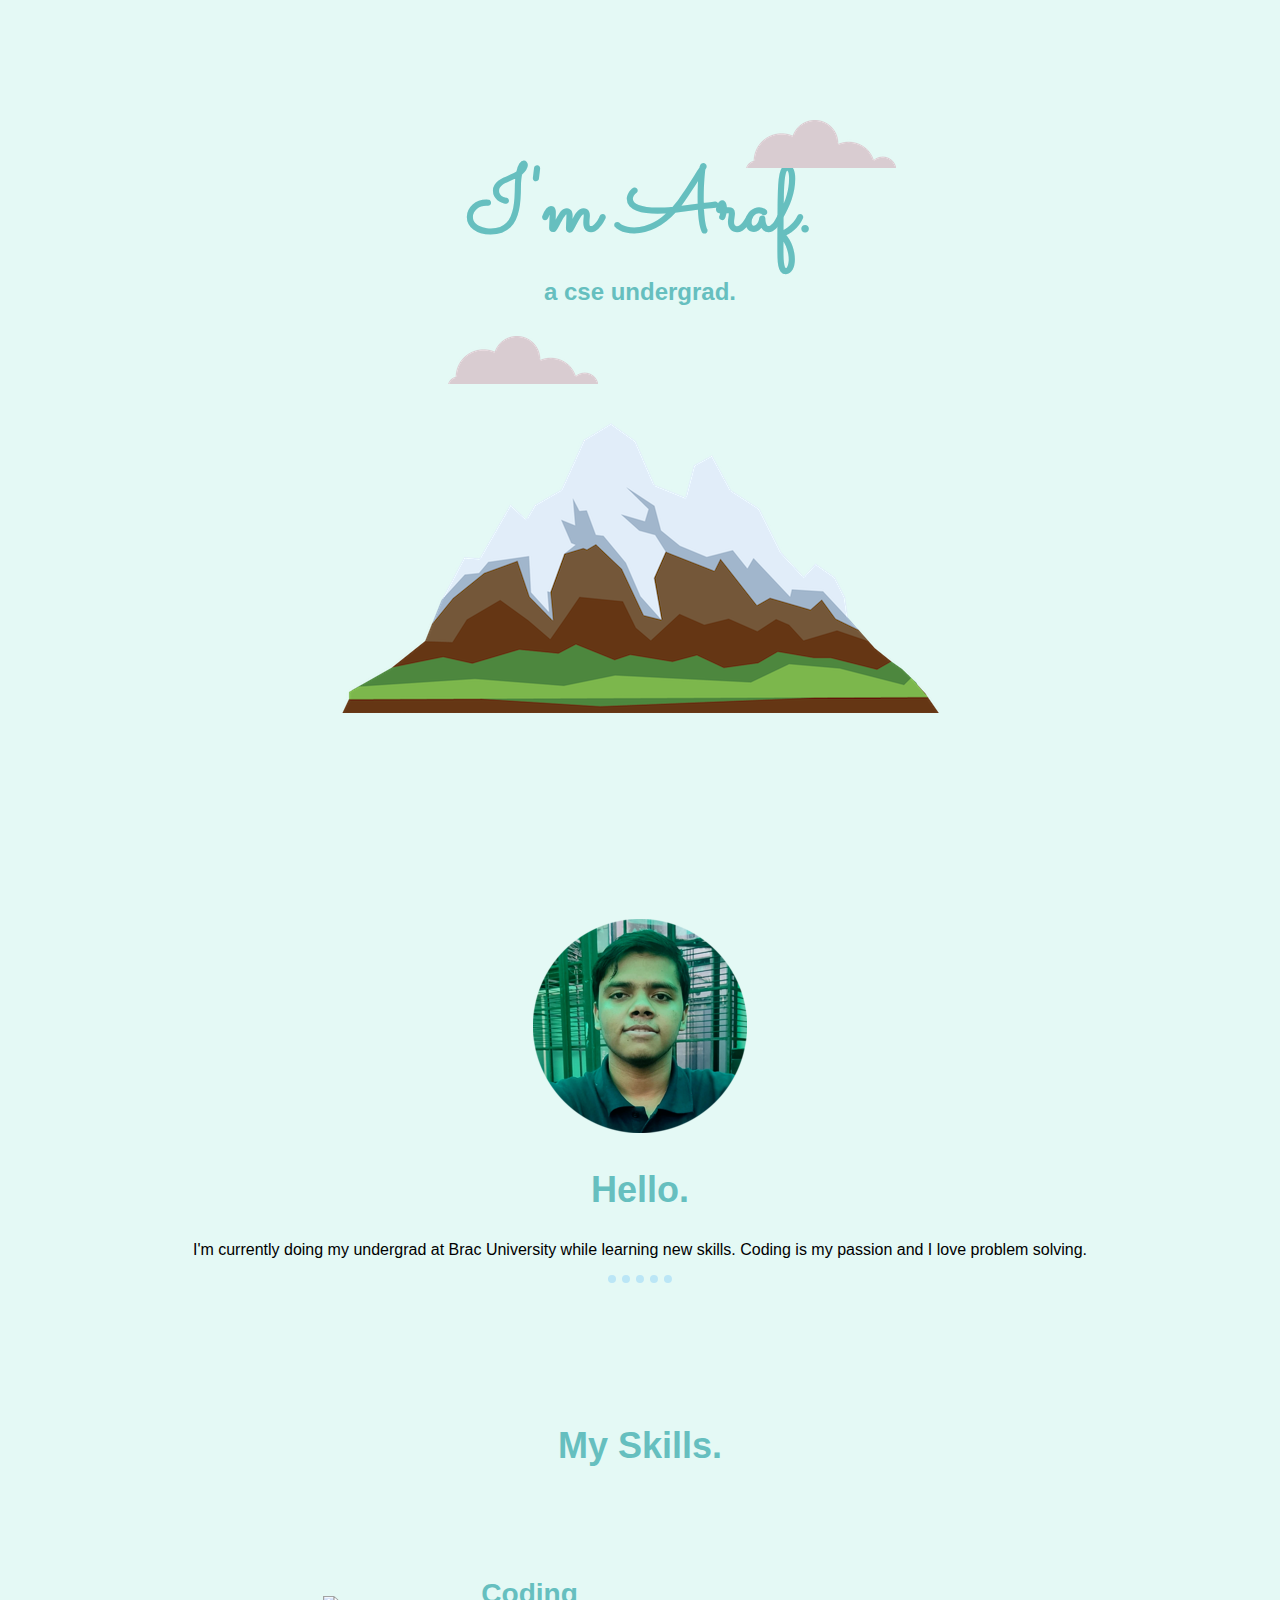
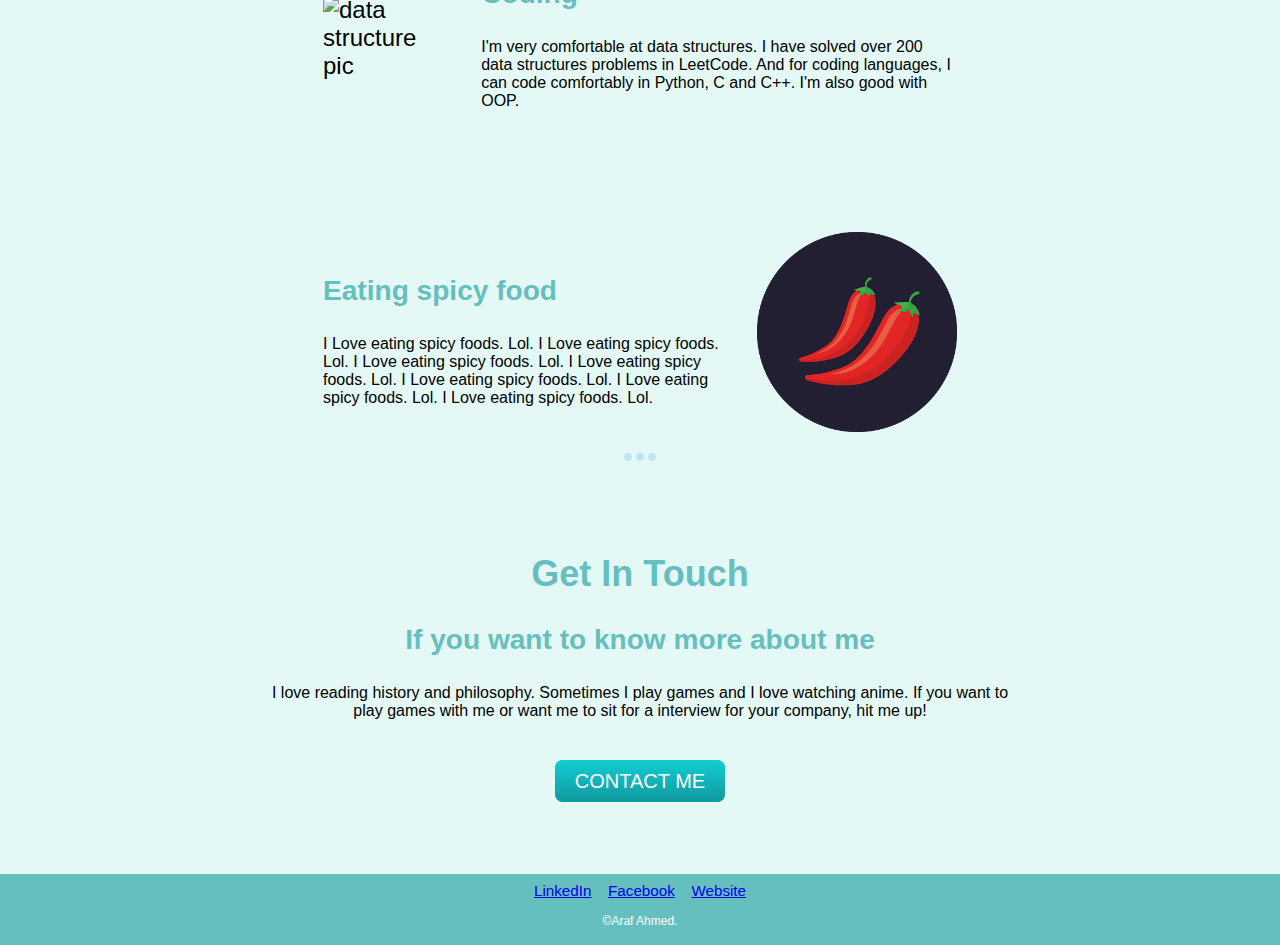
==== index.html @ 963481b9 "Added initial cv website files" ====
<!DOCTYPE html>
<html lang="en">

<head>
    <meta charset="UTF-8">
    <title>Araf</title>
    <link rel="stylesheet" href="css/styles.css">
    <link rel="icon" href="favicon.ico">
    <link rel="preconnect" href="https://fonts.googleapis.com">
    <link rel="preconnect" href="https://fonts.gstatic.com" crossorigin>
    <link href="https://fonts.googleapis.com/css2?family=Merriweather:wght@700&display=swap" rel="stylesheet">
    <link rel="preconnect" href="https://fonts.googleapis.com">
    <link rel="preconnect" href="https://fonts.gstatic.com" crossorigin>
    <link href="https://fonts.googleapis.com/css2?family=Merriweather:wght@700&family=Sacramento&display=swap"
        rel="stylesheet">
</head>

<body>
    <div class="ra">
    </div>
    <div>
        <p><img class="dashi" src="images/cloud.png"></p>
    </div>
    <div>
        <h1>I'm Araf.</h1>
        <h4 class="cs">a cse undergrad.</h4>
    </div>
    <div>
        <p><img class="dash" src="images/cloud.png"></p>
        <p><img class="mount" src="images/mountain.png"></p>
    </div>

    <div class="middle-container">
        <div class="profile">
            <img src="images/my_pic1-modified (5).png" alt="picture of Araf">
            <h2>Hello.</h2>
            <p class="text">I'm currently doing my undergrad at Brac University while learning new skills. Coding is my
                passion and I
                love problem solving.
            </p>
        </div>
        <hr>
        <div class="skills">
            <h2>My Skills.</h2>
            <div class="skill-row">
                <table class="tt">
                    <tr>

                        <td>
                            <img class="code" src="images/code.png" alt="data structure pic">
                        </td>
                        <td>
                            <h3>Coding</h3>
                            <p class="text">I'm very comfortable at data structures. I have solved over 200 data
                                structures
                                problems
                                in LeetCode.
                                And for coding languages, I can code comfortably in Python, C and C++. I'm also good
                                with
                                OOP.</p>
                        </td>
                    </tr>

                </table>
            </div>
            <div class="skill-row">
                <table class="tt">
                    <tr>
                        <td>
                            <h3>Eating spicy food</h3>
                            <p class="text">I Love eating spicy foods. Lol. I Love eating spicy foods. Lol. I Love
                                eating spicy foods. Lol. I Love eating spicy foods. Lol. I Love eating spicy foods. Lol.
                                I Love eating spicy foods. Lol. I Love eating spicy foods. Lol.</p>

                        </td>
                        <td>
                            <img class="chilli" src="images/chillies.png" alt="pictures of chillies">
                        </td>
                    </tr>
                </table>
                <hr>
            </div>
        </div>
        <div class="contact-me">
            <h2>Get In Touch</h2>
            <h3>If you want to know more about me</h3>
            <p class="text2">I love reading history and philosophy. Sometimes I play games and I love watching anime. If
                you want to play games with me or want me to sit for a interview for your company, hit me up!
            </p>
            <a class="btn" href="contact.html">CONTACT ME</a>
        </div>
    </div>
    <div class="bottom-container">
        <a class="footer-link" href="https://www.linkedin.com/in/araf-ahmed-964a30252/">LinkedIn</a>
        <a class="footer-link" href="https://www.facebook.com/araafahmed4">Facebook</a>
        <a class="footer-link" href="https://arafahmed1.github.io/cv/">Website</a>
        <p class="cr">©Araf Ahmed.</p>
    </div>
</body>

</html>
---- css/styles.css ----
.dashi {
    position: absolute;
    right: 30%;
    display: block;
}


.dash {
    position: absolute;
    left: 35%;
    display: block;
}

.mount {

    display: inline;
    padding: 20px 0 0 0;
}

body {
    background-color: #E4F9F5;
    margin: 0;
    text-align: center;
    font-family: Verdana, Geneva, Tahoma, sans-serif;
    font-size: 1.5rem;
}

h1 {
    color: #66bfbf;
    font-family: 'Sacramento', cursive;
    font-size: 5.62rem;
    margin: 50px auto 0 auto;
}

h2 {
    color: #66bfbf;
    font-family: Verdana, Geneva, Tahoma, sans-serif;
}

h3 {
    color: #66bfbf;
    font-family: Verdana, Geneva, Tahoma, sans-serif;
}

.cs {
    color: #66bfbf;
    margin: 0 auto 30px auto;
}

.ra {
    padding-top: 7.5%;
}

div {
    display: block;
}

.middle-container {
    margin-top: 200px;
}

.bottom-container {
    background-color: #66bfbf;
    margin: 80px 0 0 0;
    padding-bottom: 5px;
}

hr {
    border-color: #BBE6F6;
    border-width: 8px;
    border-style: dotted none none;
    width: 5%;
}

.cr {
    color: white;
    font-size: 0.75rem;
    padding-top: 0px;
}

.footer-link {
    padding: 0 5px;
    font-size: 0.95rem;
}

.btn {
    background: #11cdd4;
    background-image: -webkit-linear-gradient(top, #11cdd4, #11999e);
    background-image: -moz-linear-gradient(top, #11cdd4, #11999e);
    background-image: -ms-linear-gradient(top, #11cdd4, #11999e);
    background-image: -o-linear-gradient(top, #11cdd4, #11999e);
    background-image: linear-gradient(to bottom, #11cdd4, #11999e);
    -webkit-border-radius: 8;
    -moz-border-radius: 8;
    border-radius: 8px;
    font-family: Arial, Helvetica, sans-serif;
    color: #ffffff;
    font-size: 20px;
    padding: 10px 20px 10px 20px;
    text-decoration: none;
}

.btn:hover {
    background: #30e3cb;
    background-image: -webkit-linear-gradient(top, #30e3cb, #2bc4ad);
    background-image: -moz-linear-gradient(top, #30e3cb, #2bc4ad);
    background-image: -ms-linear-gradient(top, #30e3cb, #2bc4ad);
    background-image: -o-linear-gradient(top, #30e3cb, #2bc4ad);
    background-image: linear-gradient(to bottom, #30e3cb, #2bc4ad);
    text-decoration: none;
}

.text {
    color: black;
    font-size: 1rem;
    /* display: inline-block; */
}

.skills {
    padding-top: 100px;

}

.code {
    width: 200px;
    height: 200px;
    padding: 0 30px 0 0;
}

.chilli {
    width: 200px;
    height: 200px;
    padding: 0 0 0 30px;
}

.skill-row {
    text-align: left;
    padding: 50px 25%;
}

.text2 {
    font-size: 1rem;
    padding: 0 20% 30px 20%;
}

/* .tt {
    padding: 0 10%;
} */
.cont {
    background-color: #EAF6F6;
    color: rgba(0, 0, 0, 0.9);
    font-display: swap;
    font-family: "Poppins", sans-serif;
    /* font-size: 14px; */
    /* margin: 3%; */
    padding-left: 3%;
    padding-top: 1%;
    padding-bottom: 2%;
    text-align: auto;
}

.btn2 {
    background: #11cdd4;
    background-image: -webkit-linear-gradient(top, #11cdd4, #11999e);
    background-image: -moz-linear-gradient(top, #11cdd4, #11999e);
    background-image: -ms-linear-gradient(top, #11cdd4, #11999e);
    background-image: -o-linear-gradient(top, #11cdd4, #11999e);
    background-image: linear-gradient(to bottom, #11cdd4, #11999e);
    -webkit-border-radius: 8;
    -moz-border-radius: 8;
    border-radius: 8px;
    font-family: Arial;
    color: #ffffff;
    font-size: 20px;
    padding: 10px 20px 10px 20px;
    text-decoration: none;
}

.btn2:hover {
    background: #30e3cb;
    background-image: -webkit-linear-gradient(top, #30e3cb, #2bc4ad);
    background-image: -moz-linear-gradient(top, #30e3cb, #2bc4ad);
    background-image: -ms-linear-gradient(top, #30e3cb, #2bc4ad);
    background-image: -o-linear-gradient(top, #30e3cb, #2bc4ad);
    background-image: linear-gradient(to bottom, #30e3cb, #2bc4ad);
    text-decoration: none;
}

.tab {
    position: relative;
    left: 40%;
}
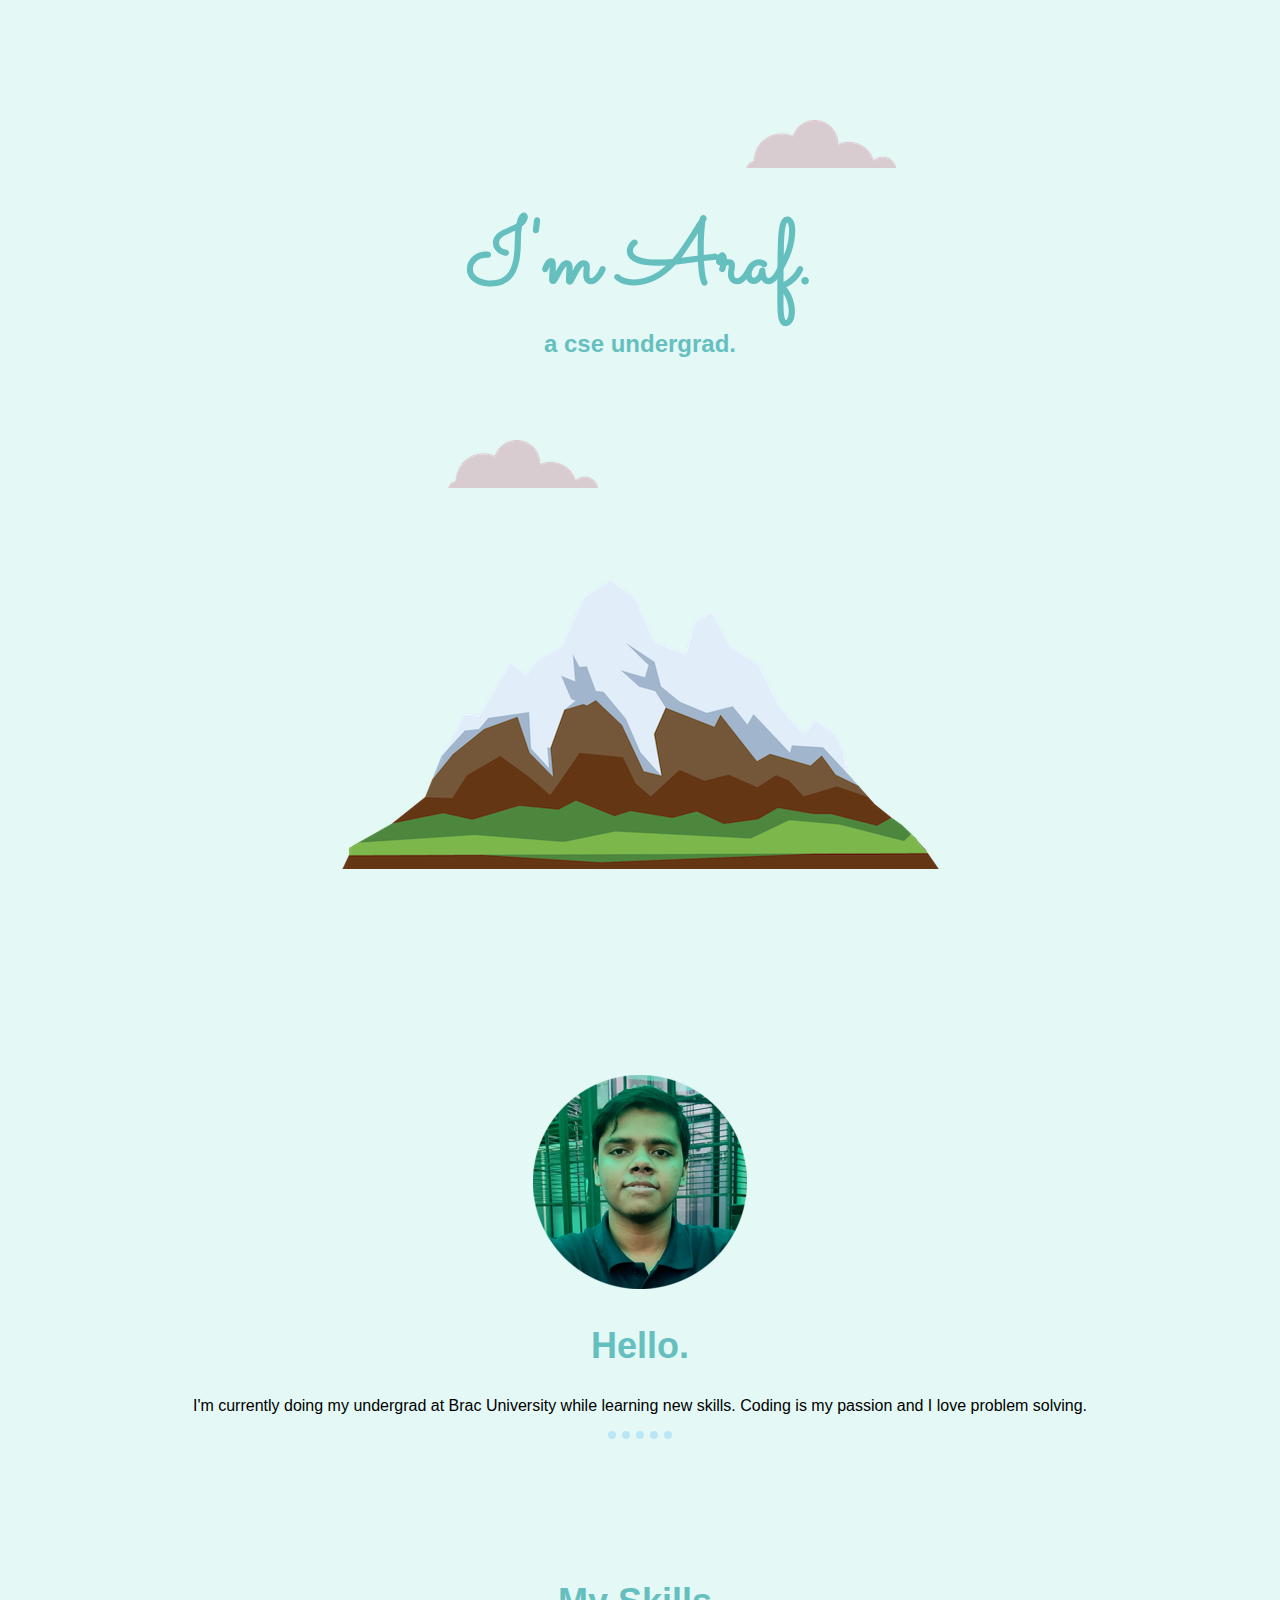
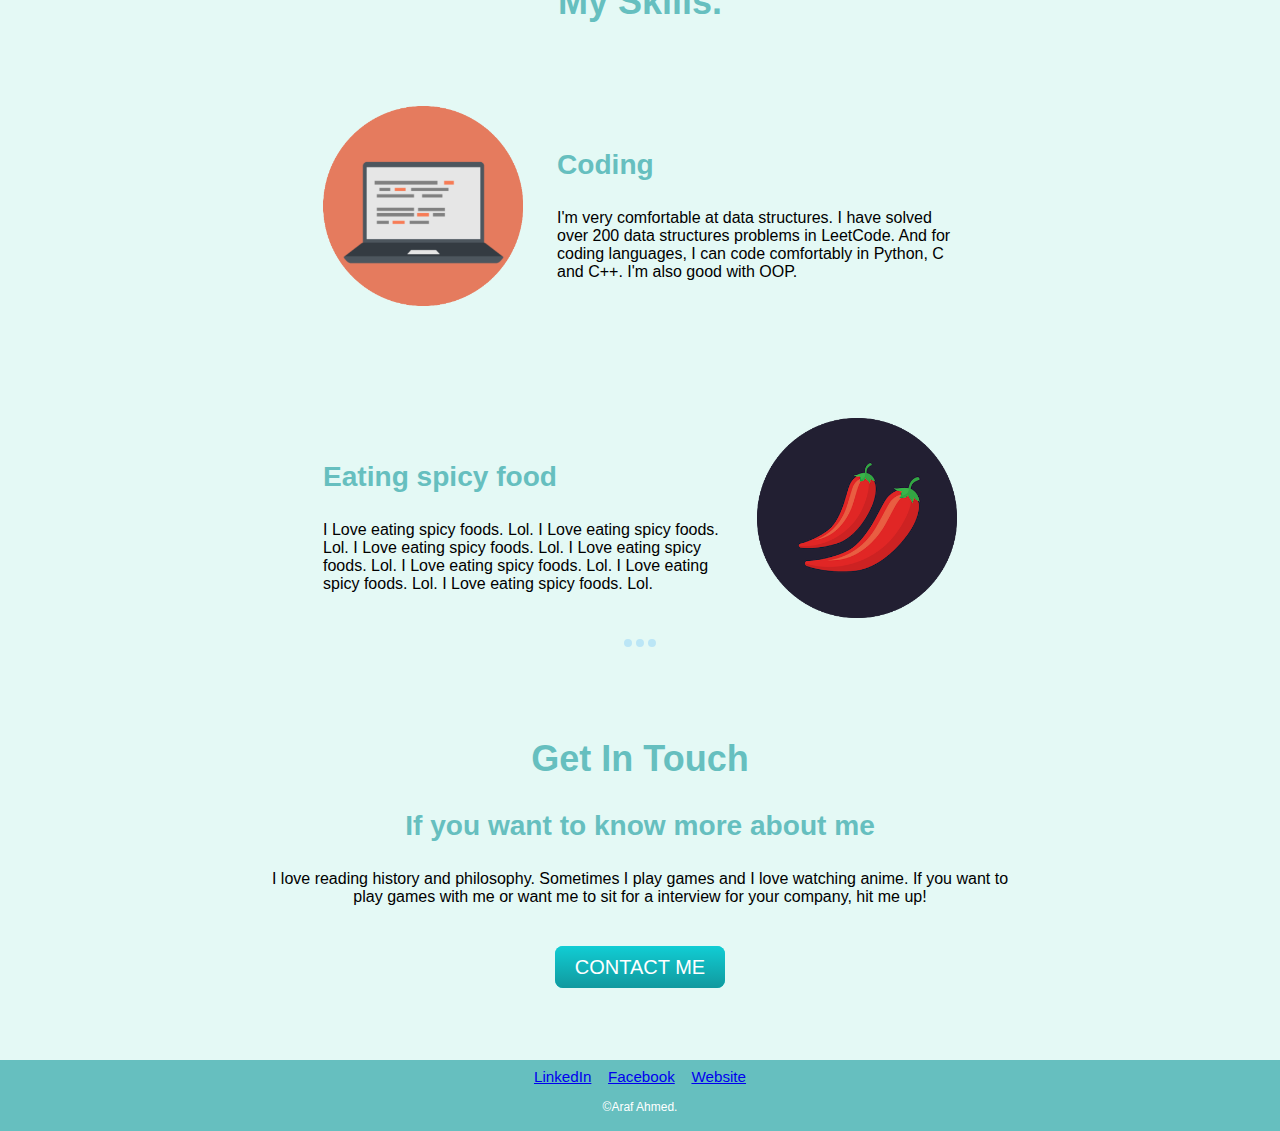
==== commit ce34ffe1: "slight adjustments" ====
--- a/index.html
+++ b/index.html
@@ -19,14 +19,15 @@
     <div class="ra">
     </div>
     <div>
-        <p><img class="dashi" src="images/cloud.png"></p>
+        <p><img class="dashi" src="images/cloud.png"></p><br>
     </div>
     <div>
         <h1>I'm Araf.</h1>
         <h4 class="cs">a cse undergrad.</h4>
     </div>
     <div>
-        <p><img class="dash" src="images/cloud.png"></p>
+        <br>
+        <p><img class="dash" src="images/cloud.png"></p><br>
         <p><img class="mount" src="images/mountain.png"></p>
     </div>
 
--- a/css/styles.css
+++ b/css/styles.css
@@ -2,6 +2,7 @@
     position: absolute;
     right: 30%;
     display: block;
+    padding-bottom: 10px;
 }
 
 
@@ -9,6 +10,7 @@
     position: absolute;
     left: 35%;
     display: block;
+    padding-bottom: 10px;
 }
 
 .mount {
@@ -189,4 +191,4 @@
 .tab {
     position: relative;
     left: 40%;
-}+}
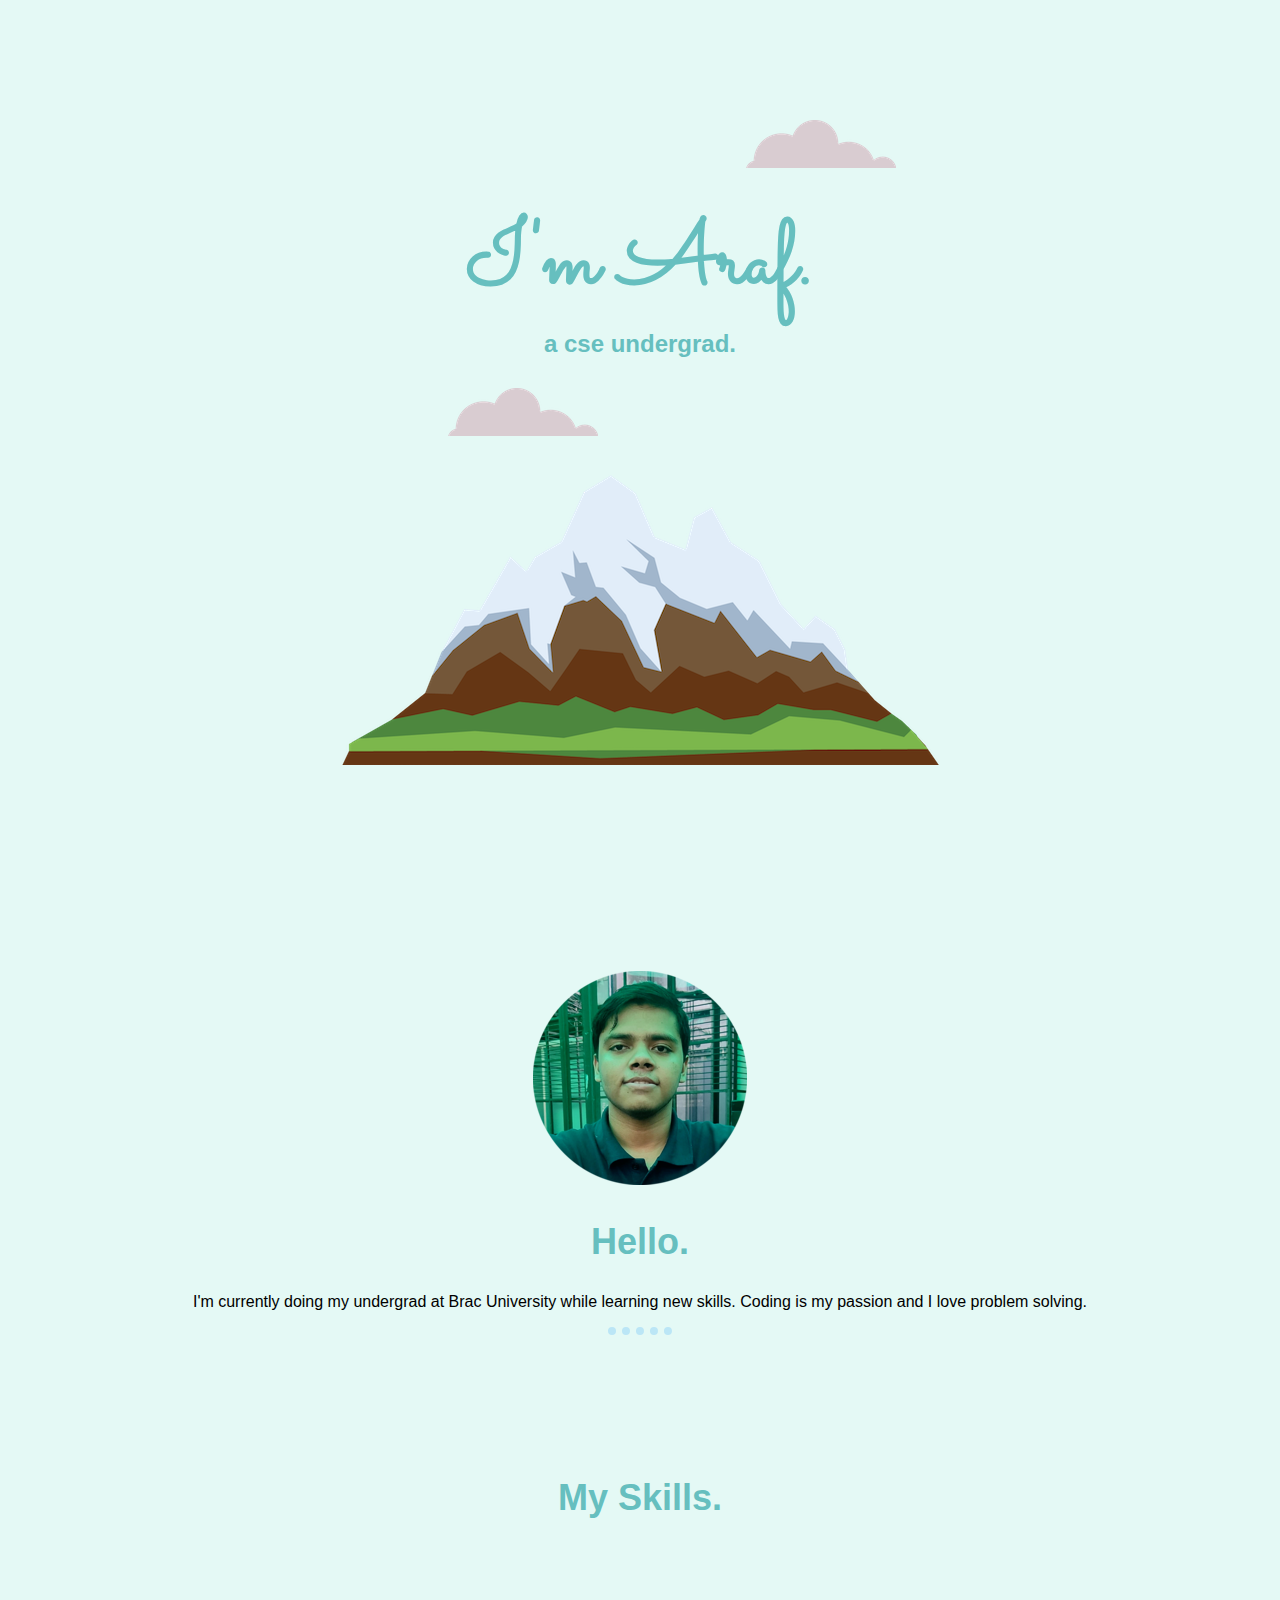
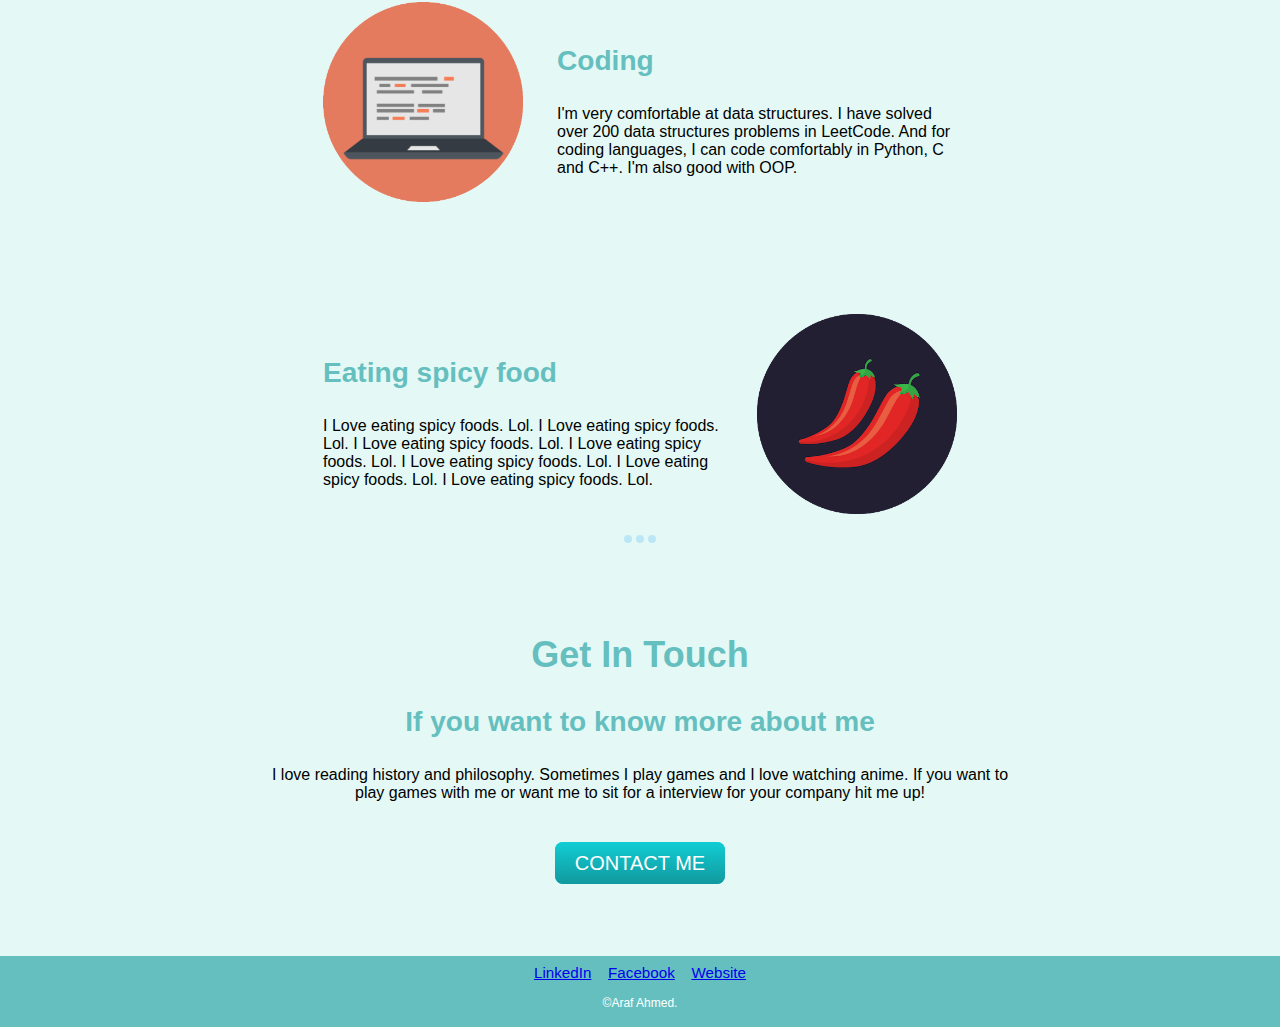
==== commit 33514730: "fixed the clouds" ====
--- a/index.html
+++ b/index.html
@@ -19,15 +19,15 @@
     <div class="ra">
     </div>
     <div>
-        <p><img class="dashi" src="images/cloud.png"></p><br>
+        <p><img class="dashi" src="images/cloud.png"></p>
+        <br>
     </div>
     <div>
         <h1>I'm Araf.</h1>
         <h4 class="cs">a cse undergrad.</h4>
     </div>
     <div>
-        <br>
-        <p><img class="dash" src="images/cloud.png"></p><br>
+        <p><img class="dash" src="images/cloud.png"></p>
         <p><img class="mount" src="images/mountain.png"></p>
     </div>
 
@@ -86,7 +86,7 @@
             <h2>Get In Touch</h2>
             <h3>If you want to know more about me</h3>
             <p class="text2">I love reading history and philosophy. Sometimes I play games and I love watching anime. If
-                you want to play games with me or want me to sit for a interview for your company, hit me up!
+                you want to play games with me or want me to sit for a interview for your company hit me up!
             </p>
             <a class="btn" href="contact.html">CONTACT ME</a>
         </div>
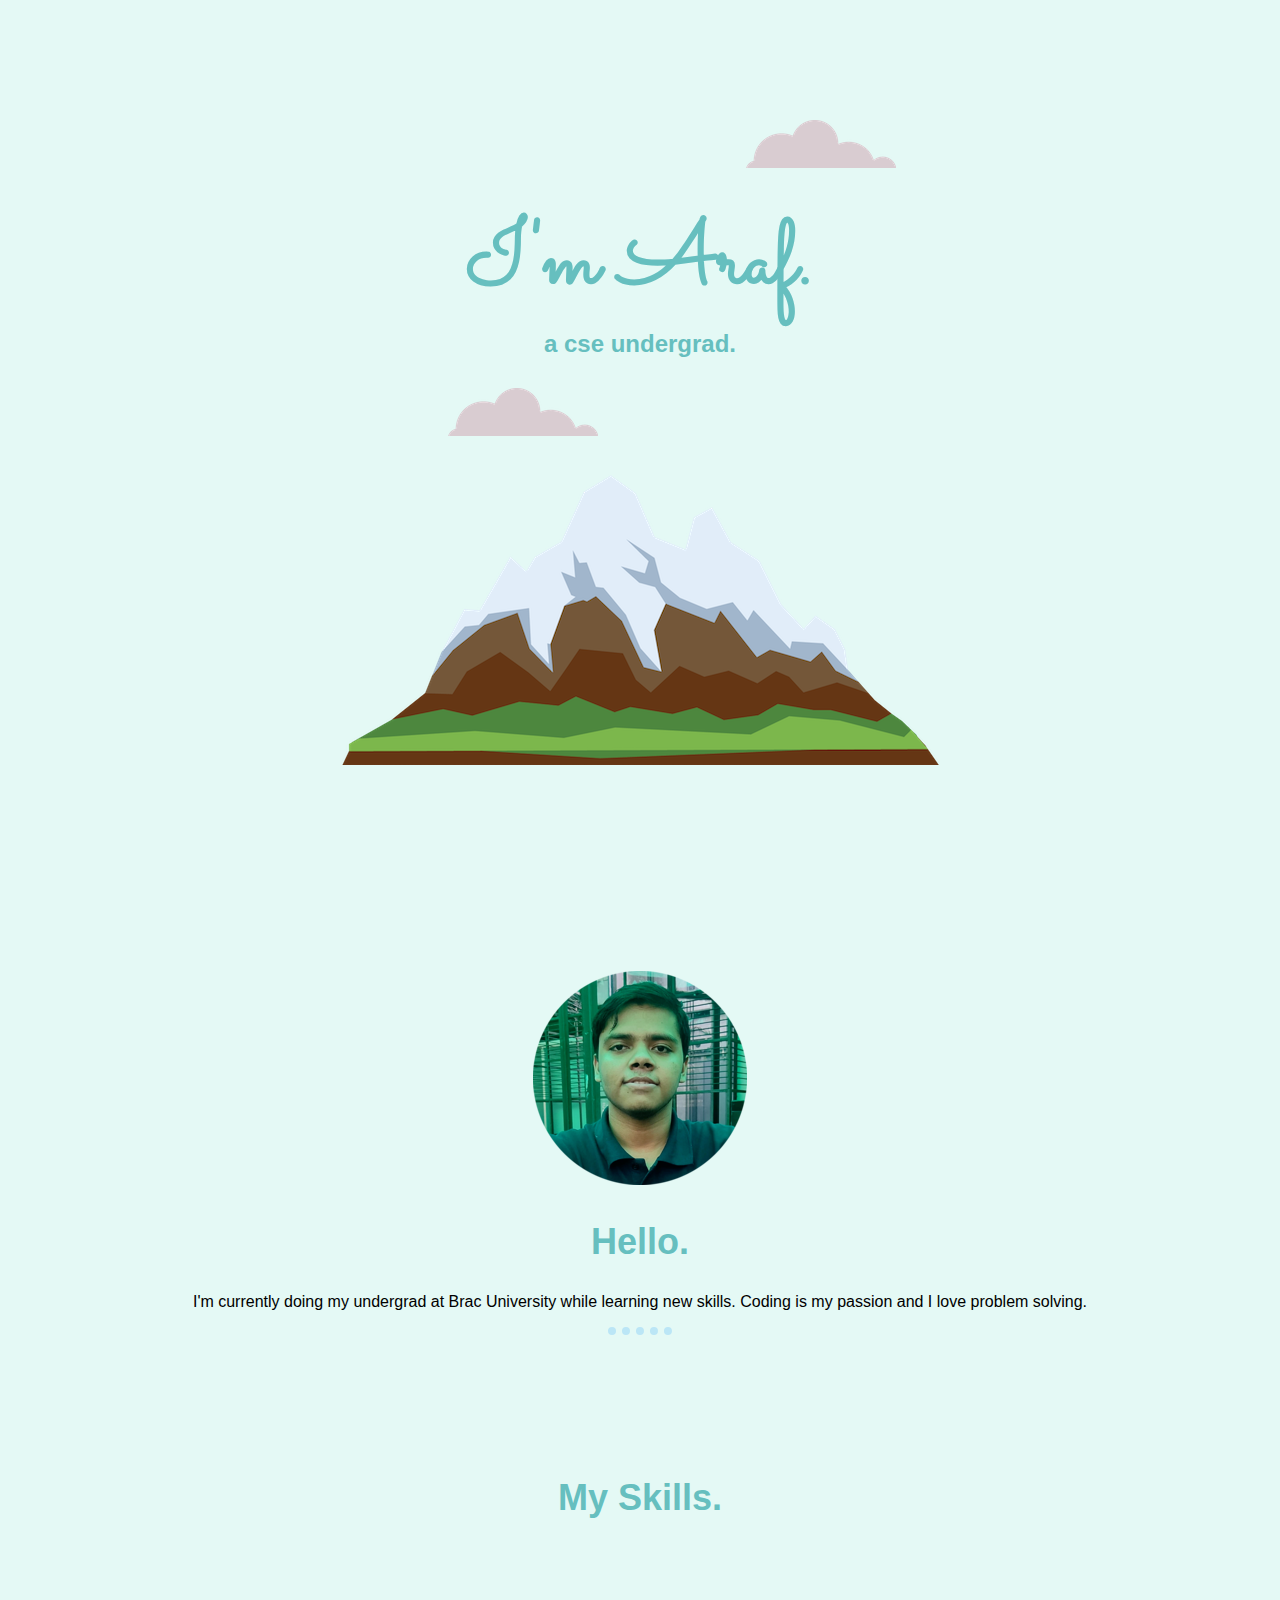
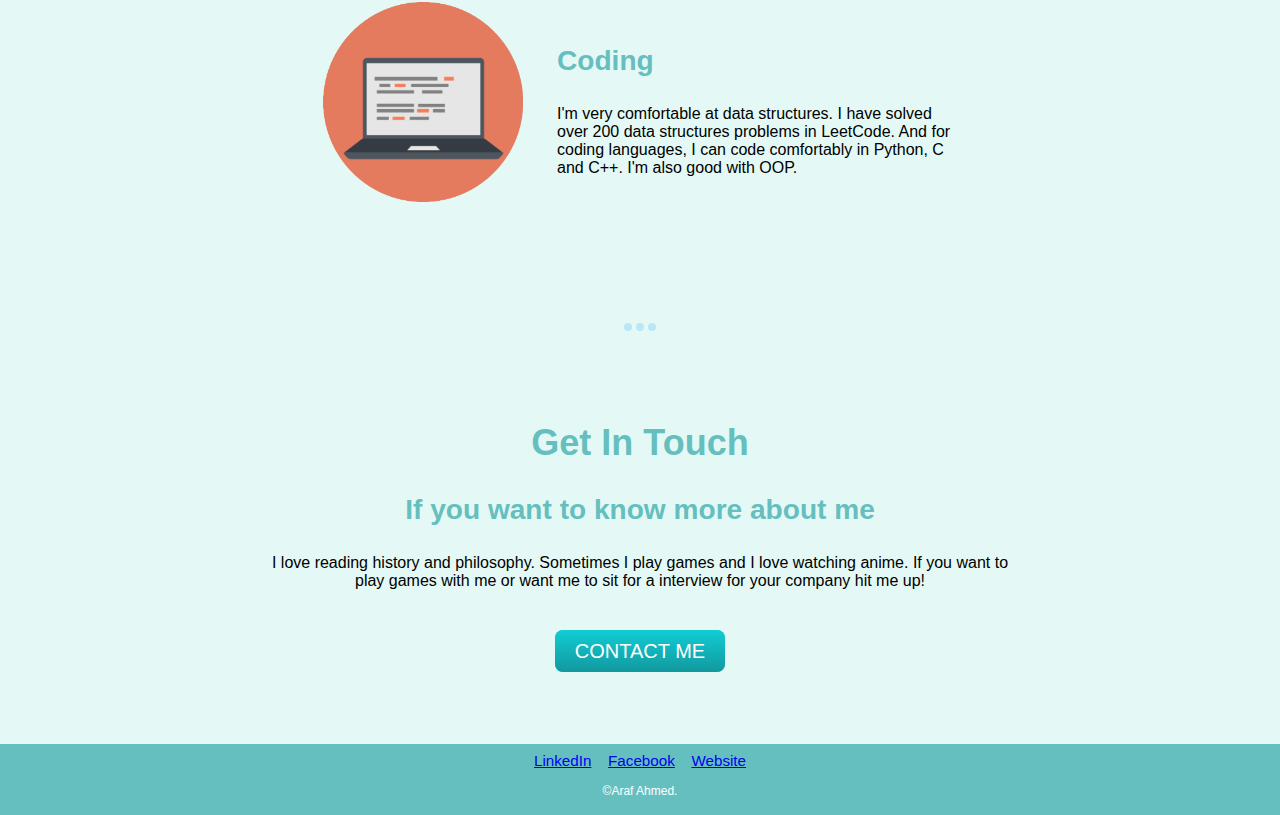
==== commit 88342729: "commented out spicy food shit" ====
--- a/index.html
+++ b/index.html
@@ -66,7 +66,7 @@
             </div>
             <div class="skill-row">
                 <table class="tt">
-                    <tr>
+<!--                     <tr>
                         <td>
                             <h3>Eating spicy food</h3>
                             <p class="text">I Love eating spicy foods. Lol. I Love eating spicy foods. Lol. I Love
@@ -77,7 +77,7 @@
                         <td>
                             <img class="chilli" src="images/chillies.png" alt="pictures of chillies">
                         </td>
-                    </tr>
+                    </tr> -->
                 </table>
                 <hr>
             </div>
@@ -99,4 +99,4 @@
     </div>
 </body>
 
-</html>+</html>
